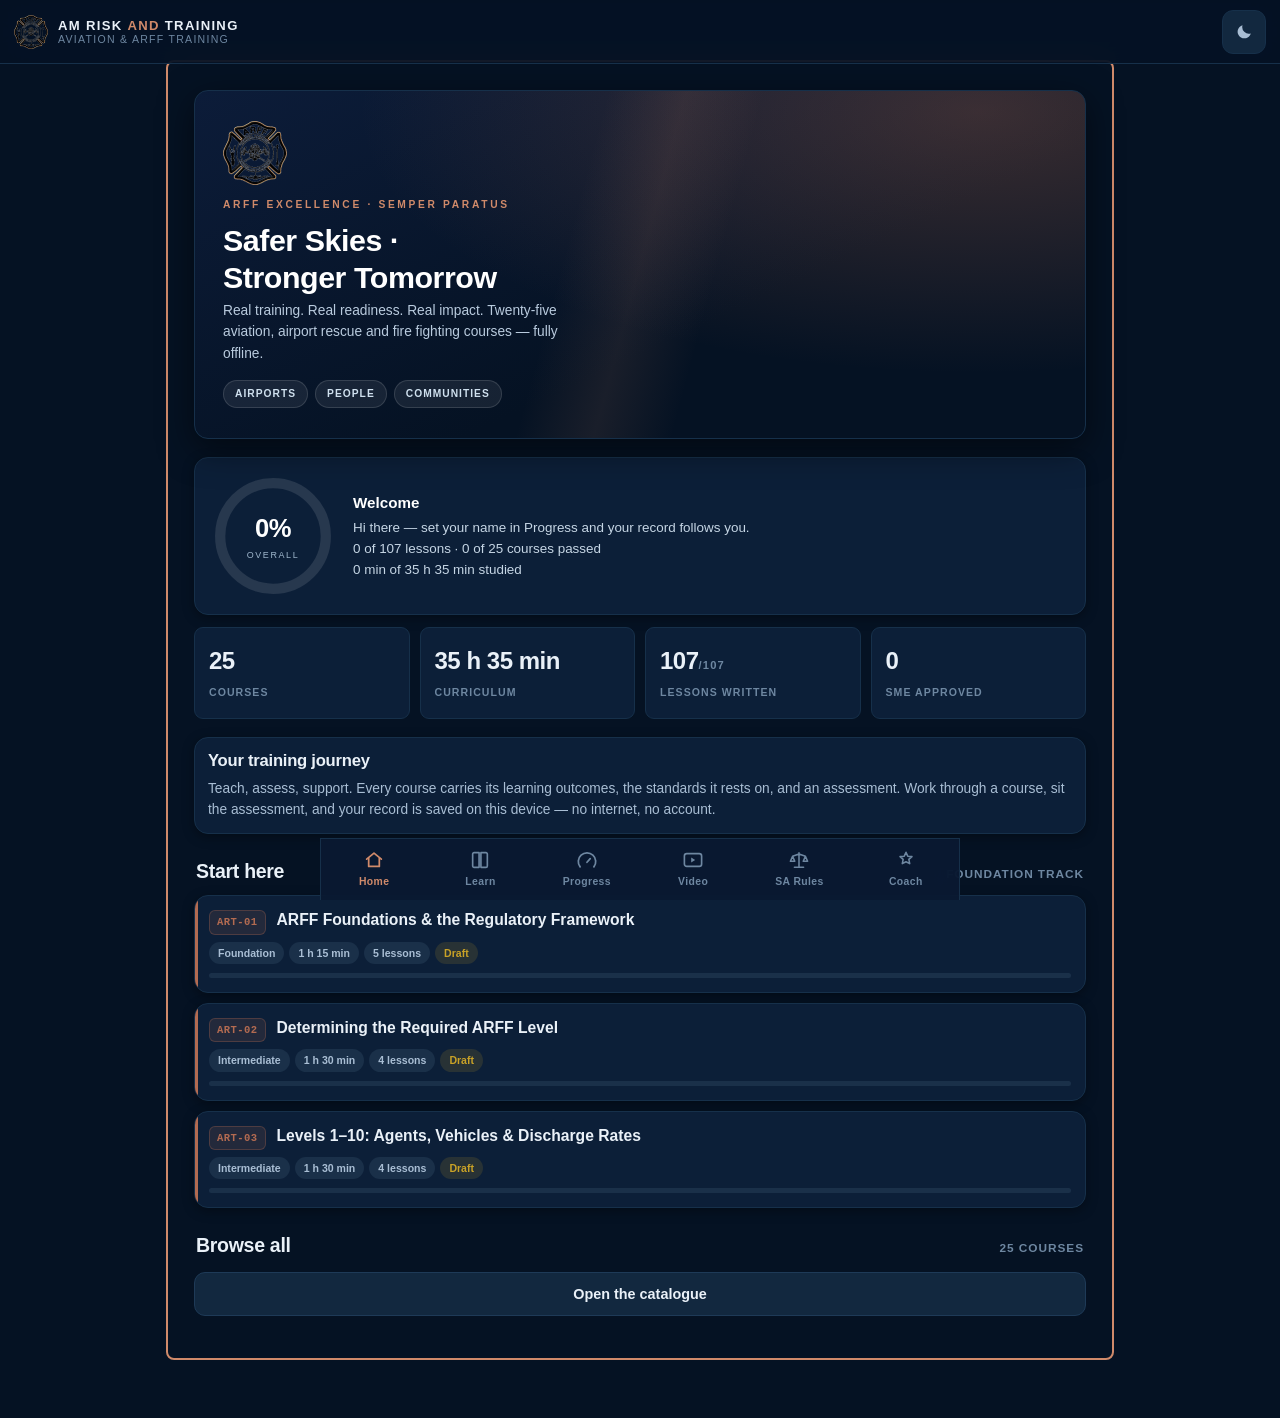
==== index.html @ c7a124bc "deploy Cache-buster bump: ?v=43, CACHE_VERSION v44." ====
<!DOCTYPE html>
<html lang="en" data-theme="night">
<head>
<meta charset="utf-8">
<meta name="viewport" content="width=device-width, initial-scale=1, viewport-fit=cover">
<title>AM RISK AND TRAINING — Aviation &amp; ARFF Training</title>
<meta name="description" content="Offline aviation, airport rescue and fire fighting training. 25 courses, fully offline.">
<meta name="theme-color" content="#051223">
<link rel="manifest" href="manifest.webmanifest">
<link rel="icon" href="assets/icon.svg" type="image/svg+xml">
<link rel="apple-touch-icon" href="assets/icon-180.png">
<link rel="stylesheet" href="css/app.css?v=43">
</head>
<body>

<!-- ── Offline / persistence banner ─────────────────────────────────── -->
<div id="banner" class="banner" hidden></div>

<!-- ── App bar ──────────────────────────────────────────────────────── -->
<header class="appbar">
  <button class="appbar__back" id="navBack" hidden aria-label="Go back">
    <svg viewBox="0 0 24 24" aria-hidden="true"><path d="M15 5l-7 7 7 7" fill="none" stroke="currentColor" stroke-width="2" stroke-linecap="round" stroke-linejoin="round"/></svg>
  </button>

  <div class="appbar__brand">
    <img src="assets/logo.png" alt="" class="appbar__logo" width="34" height="34">
    <div class="appbar__titles">
      <strong>AM RISK <span>AND</span> TRAINING</strong>
      <small id="appbarSub">Aviation &amp; ARFF Training</small>
    </div>
  </div>

  <button class="appbar__theme" id="themeToggle" aria-label="Switch day / night theme" title="Day / night">
    <svg viewBox="0 0 24 24" aria-hidden="true" class="i-moon"><path d="M20 14.5A8.5 8.5 0 0 1 9.5 4a8.5 8.5 0 1 0 10.5 10.5z" fill="currentColor"/></svg>
    <svg viewBox="0 0 24 24" aria-hidden="true" class="i-sun"><circle cx="12" cy="12" r="4.2" fill="currentColor"/><g stroke="currentColor" stroke-width="2" stroke-linecap="round"><path d="M12 2.5v2M12 19.5v2M2.5 12h2M19.5 12h2M5.2 5.2l1.4 1.4M17.4 17.4l1.4 1.4M18.8 5.2l-1.4 1.4M6.6 17.4l-1.4 1.4"/></g></svg>
  </button>
</header>

<!-- ── Main region: every view renders here ─────────────────────────── -->
<main id="view" class="view" tabindex="-1"></main>

<!-- ── Bottom tab bar ───────────────────────────────────────────────── -->
<nav class="tabbar" aria-label="Main">
  <button class="tab is-active" data-tab="home">
    <svg viewBox="0 0 24 24" aria-hidden="true"><path d="M4 11l8-6.5 8 6.5" fill="none" stroke="currentColor" stroke-width="1.9" stroke-linecap="round" stroke-linejoin="round"/><path d="M6.2 10.2V19h11.6v-8.8" fill="none" stroke="currentColor" stroke-width="1.9" stroke-linecap="round" stroke-linejoin="round"/></svg>
    <span>Home</span>
  </button>
  <button class="tab" data-tab="learn">
    <svg viewBox="0 0 24 24" aria-hidden="true"><path d="M4 5.5A1.5 1.5 0 0 1 5.5 4H11v16H5.5A1.5 1.5 0 0 1 4 18.5z" fill="none" stroke="currentColor" stroke-width="1.8" stroke-linejoin="round"/><path d="M20 5.5A1.5 1.5 0 0 0 18.5 4H13v16h5.5a1.5 1.5 0 0 0 1.5-1.5z" fill="none" stroke="currentColor" stroke-width="1.8" stroke-linejoin="round"/></svg>
    <span>Learn</span>
  </button>
  <button class="tab" data-tab="progress">
    <svg viewBox="0 0 24 24" aria-hidden="true"><path d="M4.5 19.5a9.5 9.5 0 1 1 15 0" fill="none" stroke="currentColor" stroke-width="1.9" stroke-linecap="round"/><path d="M12 14.5l3.5-4" fill="none" stroke="currentColor" stroke-width="1.9" stroke-linecap="round"/></svg>
    <span>Progress</span>
  </button>
  <button class="tab" data-tab="videos">
    <svg viewBox="0 0 24 24" aria-hidden="true"><rect x="2.6" y="5" width="18.8" height="14" rx="2.6" fill="none" stroke="currentColor" stroke-width="1.8"/><path d="M10 9.4v5.2l4.4-2.6z" fill="currentColor"/></svg>
    <span>Video</span>
  </button>
  <button class="tab" data-tab="standards">
    <svg viewBox="0 0 24 24" aria-hidden="true"><path d="M12 4v16M7 20h10M12 5.5 5 8m7-2.5L19 8M5 8 2.6 13.4h4.8L5 8Zm14 0-2.4 5.4h4.8L19 8Z" fill="none" stroke="currentColor" stroke-width="1.7" stroke-linecap="round" stroke-linejoin="round"/></svg>
    <span>SA Rules</span>
  </button>
  <button class="tab" data-tab="coach">
    <svg viewBox="0 0 24 24" aria-hidden="true"><path d="M12 3.5l1.9 4.3 4.6.5-3.4 3.1.95 4.6L12 13.9l-4.05 2.1.95-4.6L5.5 8.3l4.6-.5z" fill="none" stroke="currentColor" stroke-width="1.7" stroke-linejoin="round"/></svg>
    <span>Coach</span>
  </button>
</nav>

<!-- Classic scripts, loaded in dependency order and sharing one global scope.
     Deliberately NOT ES modules: modules are blocked by CORS over file://, and
     this platform must run from a bare double-click as well as from a server.
     The ?v=3 on each is the cache-buster — bump it (in all four tags and the
     stylesheet) whenever you ship changed assets, or returning learners keep
     running the old build. -->
<script src="js/curriculum.js?v=43"></script>
<script src="js/lessons.js?v=43"></script>
<script src="js/store.js?v=43"></script>
<script src="js/diagrams.js?v=43"></script>
<script src="js/photos.js?v=43"></script>
<script src="js/videos.js?v=43"></script>
<script src="js/standards.js?v=43"></script>
<script src="js/app.js?v=43"></script>
</body>
</html>
---- css/app.css ----
/* =========================================================================
   AM RISK AND TRAINING — Aviation & ARFF Training Platform
   DESIGN TOKENS + STYLES
   -------------------------------------------------------------------------
   The palette is taken from the AM RISK brand artwork. Re-brand by editing
   the :root block only — nothing below hard-codes a hex value.
   ========================================================================= */

:root {
  /* Brand core, sampled from the supplied artwork */
  --midnight:      #051223;
  --navy:          #0C1C39;
  --navy-lift:     #0C264E;
  --slate:         #243750;
  --slate-lift:    #383D52;
  --copper:        #B36B51;
  --copper-deep:   #835552;

  /* Gold variant — from the AM RISK light-background logo lock-up. Same
     warm-metal family as the copper, used where the mark reads gold. */
  --gold:          #B58554;
  --gold-lift:     #CC9B67;
  --gold-bright:   #E3B77E;
  --gold-deep:     #523925;

  /* Track accents. Derived from the brand, not added to it. */
  --tr-core:    #B36B51;
  --tr-equip:   #6E8CB0;
  --tr-ops:     #4E9C8F;
  --tr-emrg:    #C2603F;
  --tr-lead:    #8A7BB8;

  /* Semantic */
  --pass: #4E9C8F;
  --fail: #C2603F;
  --warn: #C9A227;

  --radius:    14px;
  --radius-sm: 9px;
  --tap:       44px;              /* minimum touch target */

  --font: "Inter", -apple-system, BlinkMacSystemFont, "Segoe UI", Roboto, sans-serif;
  --mono: ui-monospace, "SF Mono", Menlo, Consolas, monospace;

  --tabbar-h: 62px;
  --appbar-h: 58px;
}

/* ── Night theme (default) ───────────────────────────────────────────── */
html[data-theme="night"] {
  --bg:        var(--midnight);
  --bg-2:      #0A1A31;
  --surface:   #0C1F38;
  --surface-2: #12283F;
  --surface-3: #1A3049;
  --line:      #1E3A57;
  --line-soft: #16304A;

  --text:      #EAF1F8;
  --text-2:    #A9BED4;
  --text-3:    #6E87A1;

  --accent:    #D08A6A;            /* copper lifted for dark backgrounds */
  --accent-ink:#2A140B;

  --shadow: 0 10px 34px rgba(0,0,0,.5);
  --shadow-sm: 0 3px 12px rgba(0,0,0,.35);
  --glow: 0 0 0 1px rgba(208,138,106,.22), 0 8px 30px rgba(179,107,81,.14);
}

/* ── Day theme ───────────────────────────────────────────────────────── */
html[data-theme="day"] {
  --bg:        #F2F5F9;
  --bg-2:      #E8EEF4;
  --surface:   #FFFFFF;
  --surface-2: #F4F7FA;
  --surface-3: #E6EDF4;
  --line:      #CFDCE8;
  --line-soft: #E2EAF2;

  --text:      #0C1C39;
  --text-2:    #41546E;
  --text-3:    #6E8098;

  --accent:    #A65B3E;
  --accent-ink:#FFFFFF;

  --shadow: 0 8px 26px rgba(12,28,57,.10);
  --shadow-sm: 0 2px 8px rgba(12,28,57,.07);
  --glow: 0 0 0 1px rgba(166,91,62,.25), 0 8px 26px rgba(166,91,62,.10);
}

/* ── Reset ───────────────────────────────────────────────────────────── */
*, *::before, *::after { box-sizing: border-box; }

/* Hiding must beat component rules. Components below set display:grid/flex,
   which outranks the UA sheet's [hidden] { display:none }, so the back button
   and the quiz Next button stayed on screen while the markup said hidden.
   .hidden is the class form used by the quiz engine; both collapse to the
   same thing and both must be !important to win against .btn/.appbar__back. */
[hidden], .hidden { display: none !important; }

html { -webkit-text-size-adjust: 100%; }

body {
  margin: 0;
  background: var(--bg);
  color: var(--text);
  font-family: var(--font);
  font-size: 16px;
  line-height: 1.55;
  -webkit-font-smoothing: antialiased;
  padding-bottom: calc(var(--tabbar-h) + env(safe-area-inset-bottom));
  overflow-wrap: break-word;
}

h1, h2, h3, h4 { line-height: 1.22; margin: 0 0 .4em; letter-spacing: -.015em; }
h1 { font-size: 1.6rem; font-weight: 750; }
h2 { font-size: 1.22rem; font-weight: 700; }
h3 { font-size: 1.04rem; font-weight: 700; }
p  { margin: 0 0 .9em; }
ul, ol { margin: 0 0 1em; padding-left: 1.25em; }
li { margin: .3em 0; }
code { font-family: var(--mono); font-size: .9em; background: var(--surface-3); padding: .1em .38em; border-radius: 5px; }
blockquote {
  margin: 1.1em 0; padding: .85em 1.1em;
  border-left: 3px solid var(--accent);
  background: var(--surface-2);
  border-radius: 0 var(--radius-sm) var(--radius-sm) 0;
  color: var(--text-2);
}
blockquote p:last-child { margin: 0; }
/* A reading caution inside a lesson body. Distinguished from the SME action
   blockquote at the end of each lesson: this one flags a misread of the source
   and sits in the flow, whereas blockquote is reserved for the action list. */
p.caution {
  border-left: 3px solid var(--warn);
  background: color-mix(in srgb, var(--warn) 9%, transparent);
  padding: .7em .95em;
  border-radius: 0 var(--radius-sm) var(--radius-sm) 0;
  color: var(--text);
}
p.caution strong { color: var(--text); }

button { font: inherit; color: inherit; cursor: pointer; }
:focus-visible { outline: 2px solid var(--accent); outline-offset: 2px; border-radius: 4px; }

/* ── App bar ─────────────────────────────────────────────────────────── */
.appbar {
  position: sticky; top: 0; z-index: 40;
  display: flex; align-items: center; gap: 10px;
  height: calc(var(--appbar-h) + env(safe-area-inset-top));
  padding: env(safe-area-inset-top) 14px 0;
  background: color-mix(in srgb, var(--bg) 86%, transparent);
  backdrop-filter: saturate(160%) blur(14px);
  -webkit-backdrop-filter: saturate(160%) blur(14px);
  border-bottom: 1px solid var(--line-soft);
}
.appbar__brand { display: flex; align-items: center; gap: 10px; flex: 1; min-width: 0; }
.appbar__logo { flex: none; object-fit: contain; }
.appbar__titles { display: flex; flex-direction: column; min-width: 0; line-height: 1.15; }
.appbar__titles strong {
  font-size: .82rem; font-weight: 800; letter-spacing: .1em;
  white-space: nowrap; overflow: hidden; text-overflow: ellipsis;
}
.appbar__titles strong span { color: var(--accent); font-weight: 600; }
.appbar__titles small {
  font-size: .66rem; color: var(--text-3);
  letter-spacing: .12em; text-transform: uppercase;
  white-space: nowrap; overflow: hidden; text-overflow: ellipsis;
}
.appbar__back {
  flex: none; width: var(--tap); height: var(--tap); margin-left: -10px;
  display: grid; place-items: center;
  background: none; border: 0; color: var(--text-2); border-radius: 10px;
}
.appbar__back svg { width: 22px; height: 22px; }
.appbar__theme {
  flex: none; width: var(--tap); height: var(--tap);
  display: grid; place-items: center;
  background: var(--surface-2); border: 1px solid var(--line-soft);
  border-radius: 11px; color: var(--text-2);
}
.appbar__theme svg { width: 19px; height: 19px; grid-area: 1/1; }
html[data-theme="night"] .i-sun, html[data-theme="day"] .i-moon { display: none; }

/* ── Tab bar ─────────────────────────────────────────────────────────── */
.tabbar {
  position: fixed; left: 0; right: 0; bottom: 0; z-index: 50;
  display: grid; grid-template-columns: repeat(6, 1fr);
  height: calc(var(--tabbar-h) + env(safe-area-inset-bottom));
  padding-bottom: env(safe-area-inset-bottom);
  background: color-mix(in srgb, var(--bg-2) 92%, transparent);
  backdrop-filter: saturate(160%) blur(14px);
  -webkit-backdrop-filter: saturate(160%) blur(14px);
  border-top: 1px solid var(--line-soft);
}
.tab {
  display: flex; flex-direction: column; align-items: center; justify-content: center; gap: 3px;
  background: none; border: 0; color: var(--text-3);
  font-size: .65rem; font-weight: 600; letter-spacing: .04em;
  transition: color .16s;
}
.tab svg { width: 22px; height: 22px; }
.tab.is-active { color: var(--accent); }
.tab:active { opacity: .6; }

/* ── View container ──────────────────────────────────────────────────── */
.view {
  max-width: 940px; margin: 0 auto;
  padding: 18px 16px 28px;
  animation: viewIn .22s ease-out;
}
@keyframes viewIn { from { opacity: 0; transform: translateY(7px); } to { opacity: 1; transform: none; } }
@media (prefers-reduced-motion: reduce) {
  .view { animation: none; }
  * { transition: none !important; }
}

/* ── Banner ──────────────────────────────────────────────────────────── */
.banner {
  position: sticky; top: 0; z-index: 60;
  padding: 9px 16px; text-align: center;
  font-size: .8rem; font-weight: 600;
  background: var(--warn); color: #1A1206;
}

/* ── Hero ────────────────────────────────────────────────────────────── */
.hero {
  position: relative; overflow: hidden;
  border-radius: var(--radius);
  padding: 22px 20px;
  margin-bottom: 18px;
  background:
    radial-gradient(120% 130% at 88% 6%, rgba(179,107,81,.30) 0%, transparent 58%),
    linear-gradient(155deg, var(--navy) 0%, var(--midnight) 62%);
  border: 1px solid var(--line-soft);
  box-shadow: var(--shadow);
}
.hero::after {
  content: ""; position: absolute; inset: 0;
  background: linear-gradient(105deg, transparent 42%, rgba(208,138,106,.10) 50%, transparent 58%);
  pointer-events: none;
}
html[data-theme="day"] .hero { background: linear-gradient(155deg, var(--navy) 0%, var(--navy-lift) 100%); }
.hero__logo { display: block; width: 64px; height: 64px; object-fit: contain; margin-bottom: 12px; }
.hero__eyebrow {
  font-size: .64rem; letter-spacing: .26em; text-transform: uppercase;
  color: var(--accent); font-weight: 700; margin-bottom: 9px;
}
.hero__title { font-size: 1.5rem; font-weight: 800; margin: 0 0 4px; color: #fff; }
.hero__sub { color: #B9CBDE; font-size: .86rem; margin: 0 0 16px; max-width: 46ch; }
.hero__pillars { display: flex; flex-wrap: wrap; gap: 7px; }
.hero__pillar {
  font-size: .64rem; font-weight: 700; letter-spacing: .1em; text-transform: uppercase;
  padding: 5px 11px; border-radius: 999px;
  background: rgba(255,255,255,.07); border: 1px solid rgba(255,255,255,.13); color: #CFE0EE;
}

/* ── Progress ring ───────────────────────────────────────────────────── */
.ring { display: flex; align-items: center; gap: 18px; }
.ring__dial { position: relative; width: 108px; height: 108px; flex: none; }
.ring__dial svg { transform: rotate(-90deg); width: 100%; height: 100%; }
.ring__track { fill: none; stroke: rgba(255,255,255,.11); stroke-width: 9; }
.ring__bar   { fill: none; stroke: var(--accent); stroke-width: 9; stroke-linecap: round; transition: stroke-dashoffset .6s cubic-bezier(.4,0,.2,1); }
.ring__pct {
  position: absolute; inset: 0; display: grid; place-content: center; text-align: center;
  color: #fff;
}
.ring__pct b { font-size: 1.6rem; font-weight: 800; letter-spacing: -.02em; display: block; }
.ring__pct small { font-size: .56rem; letter-spacing: .18em; text-transform: uppercase; color: #9FB6CC; }
.ring__meta { color: #C6D6E5; font-size: .84rem; }
.ring__meta strong { display: block; color: #fff; font-size: .95rem; margin-bottom: 3px; }

/* ── Cards ───────────────────────────────────────────────────────────── */
.card {
  background: var(--surface); border: 1px solid var(--line-soft);
  border-radius: var(--radius); padding: 16px;
  margin-bottom: 12px; box-shadow: var(--shadow-sm);
}
.card--tight { padding: 13px; }

.section-title {
  display: flex; align-items: baseline; justify-content: space-between; gap: 12px;
  margin: 26px 2px 11px;
}
.section-title h2 { margin: 0; }
.section-title small { color: var(--text-3); font-size: .74rem; letter-spacing: .08em; text-transform: uppercase; font-weight: 600; }

/* ── Course list ─────────────────────────────────────────────────────── */
.course {
  display: block; width: 100%; text-align: left;
  background: var(--surface); border: 1px solid var(--line-soft);
  border-radius: var(--radius); padding: 14px;
  margin-bottom: 10px; box-shadow: var(--shadow-sm);
  position: relative; overflow: hidden;
  transition: transform .12s, border-color .12s;
}
.course::before {
  content: ""; position: absolute; left: 0; top: 0; bottom: 0; width: 3px;
  background: var(--track, var(--accent));
}
.course:active { transform: scale(.988); }
.course__top { display: flex; align-items: flex-start; gap: 11px; margin-bottom: 7px; }
.course__code {
  flex: none; font-family: var(--mono); font-size: .66rem; font-weight: 700;
  color: var(--track, var(--accent));
  background: color-mix(in srgb, var(--track, var(--accent)) 14%, transparent);
  border: 1px solid color-mix(in srgb, var(--track, var(--accent)) 30%, transparent);
  padding: 3px 7px; border-radius: 6px; letter-spacing: .04em;
}
.course__name { flex: 1; font-size: .98rem; font-weight: 700; line-height: 1.3; }
.course__meta { display: flex; flex-wrap: wrap; gap: 5px; margin-bottom: 9px; }
.pill {
  font-size: .66rem; font-weight: 600; color: var(--text-2);
  background: var(--surface-3); border-radius: 999px; padding: 3px 9px;
}
.pill--draft { color: var(--warn); background: color-mix(in srgb, var(--warn) 15%, transparent); }
.pill--pass { color: var(--pass); background: color-mix(in srgb, var(--pass) 16%, transparent); }

/* ── Meter ───────────────────────────────────────────────────────────── */
.meter { height: 5px; background: var(--surface-3); border-radius: 999px; overflow: hidden; }
.meter__fill { height: 100%; background: var(--track, var(--accent)); border-radius: 999px; transition: width .5s cubic-bezier(.4,0,.2,1); }
.meter--pass .meter__fill { background: var(--pass); }

/* ── Buttons ─────────────────────────────────────────────────────────── */
.btn {
  display: inline-flex; align-items: center; justify-content: center; gap: 8px;
  min-height: var(--tap); padding: 0 20px;
  border-radius: 11px; border: 1px solid var(--line);
  background: var(--surface-2); color: var(--text);
  font-size: .9rem; font-weight: 650;
  transition: transform .1s, filter .14s;
}
.btn:active { transform: scale(.975); }
.btn--primary {
  background: var(--accent); color: var(--accent-ink); border-color: transparent;
  box-shadow: var(--glow);
}
.btn--ghost { background: none; }
.btn--danger { color: var(--fail); border-color: color-mix(in srgb, var(--fail) 40%, transparent); }
.btn--block { display: flex; width: 100%; }
.btn:disabled { opacity: .45; cursor: not-allowed; }
.btn-row { display: flex; gap: 10px; flex-wrap: wrap; margin-top: 14px; }
.btn-row .btn { flex: 1; min-width: 140px; }

/* ── Track headers ───────────────────────────────────────────────────── */
.track { margin-bottom: 26px; }
.track__head { display: flex; gap: 11px; align-items: center; margin: 0 2px 11px; }
.track__dot { width: 9px; height: 9px; border-radius: 50%; background: var(--track); flex: none; box-shadow: 0 0 0 4px color-mix(in srgb, var(--track) 18%, transparent); }
.track__head h2 { margin: 0; font-size: 1.05rem; }
.track__blurb { color: var(--text-3); font-size: .78rem; margin: 2px 0 0; }

/* ── Filters ─────────────────────────────────────────────────────────── */
.filters { display: flex; gap: 7px; overflow-x: auto; padding: 4px 2px 10px; scrollbar-width: none; }
.filters::-webkit-scrollbar { display: none; }
.chip {
  flex: none; min-height: 36px; padding: 0 14px;
  border-radius: 999px; border: 1px solid var(--line);
  background: var(--surface); color: var(--text-2);
  font-size: .78rem; font-weight: 600;
}
.chip.is-on { background: var(--accent); color: var(--accent-ink); border-color: transparent; }

.search {
  width: 100%; min-height: var(--tap);
  padding: 0 15px; margin-bottom: 12px;
  background: var(--surface); color: var(--text);
  border: 1px solid var(--line); border-radius: 11px;
  font-size: .9rem;
}
.search::placeholder { color: var(--text-3); }

/* ── Lesson view ─────────────────────────────────────────────────────── */
.lesson__meta {
  display: flex; flex-wrap: wrap; gap: 6px; margin-bottom: 16px;
}
.prose { color: var(--text); }
.prose h3 { margin-top: 1.5em; color: var(--text); }
.prose > :first-child { margin-top: 0; }

/* Worked calculations. A formula is the one thing in a lesson that a learner
   may need to copy down, so it is set in mono and given its own panel rather
   than left as running text. */
.prose .formula {
  font-family: var(--mono);
  font-size: 1.02em;
  color: var(--text);
  text-align: center;
  padding: 14px 12px;
  margin: 1.1em 0;
  border-radius: var(--radius-sm);
  background: var(--surface-2);
  border: 1px solid var(--line-soft);
  overflow-x: auto;
}
.prose .calc {
  width: 100%;
  border-collapse: collapse;
  margin: 1.2em 0;
  font-size: .88rem;
  font-variant-numeric: tabular-nums;
}
.prose .calc th,
.prose .calc td {
  padding: 9px 10px;
  text-align: left;
  border-bottom: 1px solid var(--line-soft);
  vertical-align: top;
}
.prose .calc th {
  font-size: .72rem;
  text-transform: uppercase;
  letter-spacing: .07em;
  color: var(--text-3);
  font-weight: 600;
}
.prose .calc td:first-child { white-space: nowrap; color: var(--text); }
.prose .calc td:nth-child(2) { color: var(--text-2); font-family: var(--mono); font-size: .95em; }
.prose .calc td:last-child { white-space: nowrap; color: var(--text-3); font-size: .8em; }
.prose .calc tr:last-child td { border-bottom: none; }
.prose .calc tr:last-child td:nth-child(3) { color: var(--gold); }
/* Narrow screens: drop the clause column rather than let the table scroll. */
@media (max-width: 560px) {
  .prose .calc th:last-child,
  .prose .calc td:last-child { display: none; }
  .prose .calc { font-size: .82rem; }
  .prose .calc th, .prose .calc td { padding: 7px 6px; }
}

/* Draft banner — the safety-critical state, styled to be unmissable */
.draft {
  display: flex; gap: 11px; align-items: flex-start;
  padding: 13px 15px; margin-bottom: 18px;
  border-radius: var(--radius-sm);
  background: color-mix(in srgb, var(--warn) 13%, var(--surface));
  border: 1px solid color-mix(in srgb, var(--warn) 45%, transparent);
}
.draft__icon { flex: none; width: 19px; height: 19px; color: var(--warn); margin-top: 1px; }
.draft strong { display: block; font-size: .82rem; color: var(--warn); margin-bottom: 2px; }
.draft p { margin: 0; font-size: .8rem; color: var(--text-2); }

/* ── Module list ─────────────────────────────────────────────────────── */
.module {
  display: flex; align-items: center; gap: 12px; width: 100%; text-align: left;
  background: var(--surface); border: 1px solid var(--line-soft);
  border-radius: var(--radius-sm); padding: 13px;
  margin-bottom: 8px;
}
.module__num {
  flex: none; width: 27px; height: 27px; border-radius: 50%;
  display: grid; place-items: center;
  background: var(--surface-3); color: var(--text-3);
  font-size: .76rem; font-weight: 700;
}
.module.is-done .module__num { background: var(--pass); color: #fff; }
.module__body { flex: 1; min-width: 0; }
.module__title { font-size: .9rem; font-weight: 600; }
.module__sub { font-size: .74rem; color: var(--text-3); }
.module__go { flex: none; color: var(--text-3); font-size: 1.1rem; }

/* ── Standards / refs ────────────────────────────────────────────────── */
.refs { margin: 0; padding: 0; list-style: none; }
.refs li {
  position: relative; padding-left: 17px; margin: .42em 0;
  font-size: .82rem; color: var(--text-2);
}
.refs li::before {
  content: ""; position: absolute; left: 3px; top: .58em;
  width: 5px; height: 5px; border-radius: 50%; background: var(--accent);
}

/* ── Outcomes ────────────────────────────────────────────────────────── */
.outcomes { list-style: none; padding: 0; margin: 0; }
.outcomes li {
  position: relative; padding-left: 25px; margin: .55em 0;
  font-size: .89rem; color: var(--text-2);
}
.outcomes li::before {
  content: ""; position: absolute; left: 4px; top: .5em;
  width: 7px; height: 11px;
  border-right: 2px solid var(--accent); border-bottom: 2px solid var(--accent);
  transform: rotate(40deg);
}

/* ── Quiz ────────────────────────────────────────────────────────────── */
.quiz__q { font-size: 1.02rem; font-weight: 650; margin-bottom: 16px; }
.opt {
  display: flex; gap: 12px; align-items: flex-start; width: 100%; text-align: left;
  background: var(--surface); border: 1.5px solid var(--line-soft);
  border-radius: var(--radius-sm); padding: 13px;
  margin-bottom: 9px; font-size: .89rem;
  transition: border-color .14s, background .14s;
}
.opt__key {
  flex: none; width: 24px; height: 24px; border-radius: 6px;
  display: grid; place-items: center;
  background: var(--surface-3); color: var(--text-2);
  font-size: .74rem; font-weight: 700;
}
.opt.is-right { border-color: var(--pass); background: color-mix(in srgb, var(--pass) 12%, var(--surface)); }
.opt.is-right .opt__key { background: var(--pass); color: #fff; }
.opt.is-wrong { border-color: var(--fail); background: color-mix(in srgb, var(--fail) 12%, var(--surface)); }
.opt.is-wrong .opt__key { background: var(--fail); color: #fff; }
.opt:disabled { cursor: default; }

.why {
  margin-top: 12px; padding: 13px 15px;
  border-radius: var(--radius-sm); font-size: .86rem;
  background: var(--surface-2); border-left: 3px solid var(--accent); color: var(--text-2);
}
.why strong { color: var(--text); }

.score {
  text-align: center; padding: 26px 18px;
  border-radius: var(--radius); background: var(--surface); border: 1px solid var(--line-soft);
}
.score__big { font-size: 2.9rem; font-weight: 800; letter-spacing: -.03em; line-height: 1; }
.score__big.is-pass { color: var(--pass); }
.score__big.is-fail { color: var(--fail); }
.score__label { font-size: .72rem; letter-spacing: .18em; text-transform: uppercase; color: var(--text-3); margin-top: 8px; font-weight: 600; }

/* ── Progress view ───────────────────────────────────────────────────── */
.stat-grid { display: grid; grid-template-columns: repeat(auto-fit, minmax(128px, 1fr)); gap: 10px; margin-bottom: 18px; }
.stat {
  background: var(--surface); border: 1px solid var(--line-soft);
  border-radius: var(--radius-sm); padding: 14px;
}
.stat b { display: block; font-size: 1.5rem; font-weight: 800; letter-spacing: -.02em; }
.stat small { font-size: .66rem; letter-spacing: .1em; text-transform: uppercase; color: var(--text-3); font-weight: 600; }

.bar-row { display: flex; align-items: center; gap: 11px; margin-bottom: 9px; font-size: .84rem; }
.bar-row__label { flex: 1; min-width: 0; white-space: nowrap; overflow: hidden; text-overflow: ellipsis; color: var(--text-2); }
.bar-row__meter { width: 110px; flex: none; }
.bar-row__val { width: 34px; text-align: right; flex: none; font-size: .8rem; font-weight: 650; color: var(--text-3); font-variant-numeric: tabular-nums; }

/* ── Coach view ──────────────────────────────────────────────────────── */
.coach {
  padding: 20px; border-radius: var(--radius);
  background:
    radial-gradient(110% 120% at 85% 5%, rgba(179,107,81,.16) 0%, transparent 60%),
    var(--surface);
  border: 1px solid var(--line-soft);
}
.coach__q { margin-bottom: 16px; }
.coach__input {
  width: 100%; min-height: 92px; resize: vertical;
  padding: 13px; margin-bottom: 10px;
  background: var(--surface-2); color: var(--text);
  border: 1px solid var(--line); border-radius: var(--radius-sm);
  font: inherit; font-size: .9rem;
}
.coach__suggest { display: flex; flex-wrap: wrap; gap: 7px; margin-bottom: 14px; }
.coach__answer { font-size: .9rem; }
.coach__answer h3 { margin-top: 1.3em; }
.coach__answer ul { padding-left: 1.15em; }
.coach__disclaimer {
  margin-top: 18px; padding: 12px 14px;
  border-radius: var(--radius-sm); font-size: .78rem;
  background: color-mix(in srgb, var(--warn) 11%, var(--surface));
  border: 1px solid color-mix(in srgb, var(--warn) 38%, transparent);
  color: var(--text-2);
}

/* ── Empty state ─────────────────────────────────────────────────────── */
.empty { text-align: center; padding: 44px 20px; color: var(--text-3); }
.empty svg { width: 40px; height: 40px; opacity: .4; margin-bottom: 12px; }

/* ── Course detail hero ──────────────────────────────────────────────── */
.detail__code {
  display: inline-block; font-family: var(--mono); font-size: .68rem; font-weight: 700;
  color: var(--track, var(--accent)); margin-bottom: 8px; letter-spacing: .06em;
}
.detail__summary { color: var(--text-2); font-size: .94rem; }

/* ==========================================================================
   DIAGRAMS
   Diagrams restyle themselves from the theme tokens rather than hard-coding
   colours, so one set of SVG source works in day and night mode. Classes are
   used instead of inline fill/stroke attributes precisely so CSS can win.
   ========================================================================== */
.diagram {
  margin: 22px 0; padding: 14px 12px 10px;
  background: var(--surface-2); border: 1px solid var(--line-soft);
  border-radius: 14px;
}
.diagram svg { display: block; width: 100%; height: auto; }
.diagram figcaption {
  margin-top: 11px; padding-top: 10px; border-top: 1px solid var(--line-soft);
  font-size: .78rem; line-height: 1.5; color: var(--text-2);
}
.diagram figcaption b { color: var(--text); }
.diagram--missing, .video--missing {
  padding: 13px 15px; font-size: .82rem; color: var(--gold-bright);
  background: var(--surface-2); border: 1px dashed var(--gold); border-radius: 12px;
}
.diagram--missing code, .video--missing code { font-family: var(--mono); font-size: .95em; }

/* ==========================================================================
   PHOTOS
   Structurally identical to .diagram so a photograph and a drawing sit
   identically in the flow of a lesson and the reader cannot tell from the
   frame which one they are looking at.
   ========================================================================== */
.fig--photo {
  margin: 22px 0; padding: 8px;
  background: var(--surface-2); border: 1px solid var(--line-soft);
  border-radius: 14px;
}
.fig--photo img {
  display: block; width: 100%; height: auto;
  border-radius: 8px;
  /* Photographs are colour evidence. Never let a theme filter lie about the
     colour of a fire, an aircraft marking or an agent. */
  filter: none;
  background: var(--surface-3);
}
.fig--photo figcaption {
  margin-top: 10px; padding: 10px 4px 2px;
  border-top: 1px solid var(--line-soft);
  font-size: .78rem; line-height: 1.5; color: var(--text-2);
}
.fig--photo figcaption b { color: var(--text); }
/* Credit line sits under the caption in a smaller, quieter face. Required for
   anything the operator did not photograph themselves. */
.fig__credit {
  margin: 6px 4px 2px; font-size: .7rem; color: var(--text-3);
  font-family: var(--mono); letter-spacing: .01em;
}
/* An unregistered key renders a visible note during authoring. It must never
   reach a learner as a broken image, and it must never be mistaken for
   content — hence the dashed gold frame used for missing diagrams. */
.fig--missing {
  margin: 22px 0; padding: 13px 15px;
  background: var(--surface-2); border: 1px dashed var(--gold);
  border-radius: 12px; color: var(--gold-bright); font-size: .82rem;
}
.fig__missing strong { display: block; color: var(--gold-lift); margin-bottom: 4px; }
.fig__missing span { color: var(--text-2); line-height: 1.5; }
.fig--missing code { font-family: var(--mono); font-size: .95em; }

/* Structural strokes and fills */
.dg-s   { stroke: var(--line); fill: none; }
.dg-tyre   { fill: var(--slate-lift); stroke: var(--line); stroke-width: 1.6; }
.dg-solid  { fill: var(--text-2); stroke: none; }
.dg-wheel  { fill: var(--midnight); stroke: var(--line); stroke-width: 1.4; }
.dg-brake  { fill: var(--copper); stroke: var(--copper-deep); stroke-width: 1.6; }
.dg-panel { fill: var(--surface); stroke: none; }
.dg-chip   { fill: var(--slate); stroke: none; }
/* Triage priority tags. Doc 9137 Part 7 §9.3.2 fixes these colours and the
   §9.5.1 care sub-areas use the same three, so they are tokens rather than
   inline fills and re-theme with everything else. */
.dg-tag-red    { fill: var(--fail); fill-opacity: .18; stroke: var(--fail); stroke-opacity: .6; stroke-width: 1.4; }
.dg-tag-yellow { fill: var(--warn); fill-opacity: .18; stroke: var(--warn); stroke-opacity: .6; stroke-width: 1.4; }
.dg-tag-green  { fill: var(--pass); fill-opacity: .18; stroke: var(--pass); stroke-opacity: .6; stroke-width: 1.4; }
.dg-cell   { fill: var(--slate); stroke: var(--line-soft); stroke-width: 1; }

/* Text */
.dg-t {
  font-family: var(--font); font-size: 13px; font-weight: 600;
  fill: var(--text); dominant-baseline: middle;
}
.dg-t--title { font-size: 16px; font-weight: 700; fill: var(--text); }
.dg-t--head  { font-size: 13.5px; font-weight: 700; fill: var(--text); letter-spacing: .02em; }
.dg-t--chip  { font-size: 11px; font-weight: 700; fill: var(--text); letter-spacing: .04em; }
.dg-t--dim   { font-size: 11.5px; font-weight: 600; fill: var(--text-3); }
.dg-t--mono  { font-family: var(--mono); font-size: 12px; fill: var(--text); }
.dg-t--accent{ fill: var(--gold-lift); }
.dg-t--good  { fill: var(--pass); }
.dg-t--bad   { fill: var(--fail); }
.dg-t--danger{ fill: var(--fail); font-weight: 700; }
.dg-t--warn  { fill: var(--gold-bright); font-weight: 600; }
.dg-t--ink   { fill: var(--midnight); font-size: 10px; font-weight: 700; }

/* Lines, arrows, arcs */
.dg-dim      { stroke: var(--text-3); fill: none; stroke-linecap: round; }
.dg-dimline  { stroke: var(--text-3); stroke-width: 1.4; stroke-dasharray: 3 3; }
.dg-axis     { stroke: var(--text-3); stroke-dasharray: 5 4; fill: none; }
.dg-accent   { stroke: var(--gold-lift); fill: none; stroke-linecap: round; }
.dg-good     { stroke: var(--pass); fill: none; stroke-linecap: round; }
.dg-bad      { stroke: var(--fail); fill: none; stroke-linecap: round; }
.dg-arc      { stroke: var(--gold-lift); stroke-width: 1.8; fill: none; }
.dg-arc--danger { stroke: var(--fail); }
.dg-head     { fill: currentColor; stroke: none; }
.dg-good + .dg-head, .dg-bad + .dg-head, .dg-accent + .dg-head, .dg-dim + .dg-head { fill: currentColor; }

/* Hazard and data regions */
.dg-hazard  { fill: var(--fail); fill-opacity: .13; stroke: var(--fail); stroke-opacity: .34; stroke-width: 1.2; }
.dg-keepout { fill: var(--fail); fill-opacity: .1; stroke: var(--fail); stroke-opacity: .4; stroke-width: 1.4; stroke-dasharray: 6 4; }
.dg-fog     { fill: var(--gold-lift); fill-opacity: .2; stroke: none; }
.dg-fogline { stroke: var(--gold-lift); stroke-opacity: .75; fill: none; stroke-linecap: round; }
.dg-flame   { fill: var(--gold-bright); stroke: var(--gold-deep); stroke-width: 1.2; }
.dg-theory  { fill: var(--gold-lift); fill-opacity: .09; stroke: var(--gold-lift); stroke-opacity: .5; stroke-width: 1.6; stroke-dasharray: 8 5; }
.dg-practical { fill: var(--gold-lift); fill-opacity: .16; stroke: none; }
.dg-cold    { fill: #7FB3D5; fill-opacity: .45; stroke: none; }
.dg-cool    { fill: none; stroke: var(--pass); stroke-width: 2.4; }
.dg-burst   { fill: var(--fail); stroke: none; }
.dg-ground  { fill: var(--slate); fill-opacity: .5; stroke: none; }
.dg-vehicle { fill: var(--copper); stroke: var(--copper-deep); stroke-width: 1.8; }
.dg-turret  { fill: var(--gold-lift); fill-opacity: .14; stroke: var(--gold-lift); stroke-opacity: .45; stroke-width: 1.2; }

/* Panel edges pick up the severity of what the panel is about */
.dg-panel__edge { fill: none; stroke-width: 1.6; }
.dg-panel__edge--accent { stroke: var(--gold-lift); stroke-opacity: .5; }
.dg-panel__edge--ok     { stroke: var(--pass); stroke-opacity: .55; }
.dg-panel__edge--danger { stroke: var(--fail); stroke-opacity: .6; }
.dg-panel__edge--warn   { stroke: var(--gold-bright); stroke-opacity: .55; }
.dg-panel--warn { fill: var(--gold-bright); fill-opacity: .07; }

/* ==========================================================================
   VIDEO
   ========================================================================== */
.videos { display: grid; gap: 12px; }
.video {
  margin: 0; background: var(--surface-2); border: 1px solid var(--line-soft);
  border-radius: 14px; overflow: hidden;
}
.prose .video { margin: 22px 0; }
.video video { display: block; width: 100%; background: #000; }
.video__facade {
  display: flex; align-items: center; gap: 13px; width: 100%; padding: 14px;
  background: none; border: 0; text-align: left; cursor: pointer;
}
.video__facade:hover .video__glyph { background: var(--gold-lift); transform: scale(1.06); }
.video__facade:focus-visible { outline: 2px solid var(--gold-lift); outline-offset: -3px; }
.video__glyph {
  flex: none; width: 46px; height: 46px; display: grid; place-items: center;
  background: var(--slate); border-radius: 50%; color: var(--text);
  transition: background .16s ease, transform .16s ease;
}
.video__glyph svg { width: 21px; height: 21px; margin-left: 2px; }
.video__meta { flex: 1; min-width: 0; }
.video__meta b { display: block; font-size: .89rem; font-weight: 600; color: var(--text); }
.video__meta small { display: block; font-size: .73rem; color: var(--text-3); margin-top: 2px; }
.video__tag {
  flex: none; font-size: .64rem; font-weight: 700; letter-spacing: .05em;
  text-transform: uppercase; color: var(--gold-lift);
  border: 1px solid var(--gold); border-radius: 20px; padding: 4px 9px;
}
.video__tag--local { color: var(--pass); border-color: var(--pass); }
.video__frame { position: relative; aspect-ratio: 16 / 9; background: #000; }
.video__frame iframe { position: absolute; inset: 0; width: 100%; height: 100%; border: 0; }
.video figcaption {
  padding: 10px 14px; font-size: .75rem; line-height: 1.5;
  color: var(--text-3); border-top: 1px solid var(--line-soft);
}
.video figcaption a { color: var(--gold-lift); font-weight: 600; }
.video__credit { color: var(--text-3); }
.video__caution {
  display: block; margin-top: 5px; color: var(--gold-bright);
  font-size: .72rem; line-height: 1.45;
}
.video__offline {
  margin: 0; padding: 16px 15px; font-size: .82rem; line-height: 1.55;
  color: var(--gold-bright);
  background: color-mix(in srgb, var(--gold-bright) 10%, transparent);
}
.videos__note {
  margin: 12px 0 0; font-size: .78rem; line-height: 1.55; color: var(--text-3);
}

/* ── Responsive ──────────────────────────────────────────────────────── */
@media (min-width: 720px) {
  :root { --appbar-h: 64px; }
  .view { padding: 26px 24px 40px; }
  .hero { padding: 30px 28px; }
  .hero__title { font-size: 1.9rem; }
  .ring__dial { width: 124px; height: 124px; }
  .tabbar { max-width: 940px; left: 50%; transform: translateX(-50%); border-left: 1px solid var(--line-soft); border-right: 1px solid var(--line-soft); }
}

/* ==========================================================================
   VIDEO LIBRARY
   A plain list of every verified source with its direct link. Deliberately
   not a grid of thumbnails: this is a reference list a learner uses on a
   laptop over a connection, and the thumbnail images are remote anyway.
   ========================================================================== */
.vidlib__series {
  font-size: .82rem; font-weight: 700; letter-spacing: .04em;
  text-transform: uppercase; color: var(--gold-lift);
  margin: 22px 0 8px; display: flex; align-items: baseline; gap: 8px;
}
.vidlib__series small {
  font: 600 .7rem/1 var(--font); letter-spacing: .02em;
  text-transform: none; color: var(--text-3);
}
.vidlib { list-style: none; margin: 0 0 4px; padding: 0; }
.vidlib li {
  display: flex; align-items: center; flex-wrap: wrap; gap: 8px;
  padding: 9px 11px; margin: 0 0 5px;
  background: var(--surface-2); border: 1px solid var(--line-soft);
  border-radius: var(--radius-sm);
}
.vidlib__link {
  display: flex; align-items: center; gap: 9px;
  flex: 1; min-width: 220px;
  color: var(--text); text-decoration: none;
}
.vidlib__link:hover .vidlib__title { color: var(--gold-lift); }
.vidlib__glyph {
  display: grid; place-items: center;
  width: 30px; height: 30px; flex: none;
  border-radius: 7px; background: var(--slate); color: var(--text-2);
}
.vidlib__link:hover .vidlib__glyph { background: var(--copper); color: #fff; }
.vidlib__glyph svg { width: 15px; height: 15px; }
.vidlib__title { font-size: .86rem; font-weight: 600; }
.vidlib__link code { font-family: var(--mono); font-size: .68rem; color: var(--text-3); }
.vidlib__uses {
  font-family: var(--mono); font-size: .66rem; color: var(--text-3);
  letter-spacing: .02em; white-space: nowrap;
}
.vidlib__uses--none { color: var(--warn); }

/* The gap notice. Stated as content, not as an apology — a learner should be
   able to see that this subject has no verified source and therefore has to
   come from their own service or their own instructor. */
.vidlib__gap {
  margin-top: 26px; padding: 14px 16px;
  background: color-mix(in srgb, var(--warn) 7%, transparent);
  border: 1px solid color-mix(in srgb, var(--warn) 32%, transparent);
  border-radius: 12px;
}
.vidlib__gap p { font-size: .82rem; color: var(--text-2); margin: 0 0 8px; }
.vidlib__gaplist { list-style: none; margin: 0; padding: 0; }
.vidlib__gaplist li {
  font-family: var(--mono); font-size: .74rem; color: var(--text-2);
  padding: 4px 0 4px 14px; position: relative;
}
.vidlib__gaplist li::before {
  content: ''; position: absolute; left: 0; top: 11px;
  width: 5px; height: 5px; border-radius: 50%; background: var(--warn);
}

/* ==========================================================================
   IN-LESSON VIDEO SOURCE NOTE
   Sits immediately above a video card placed inside a lesson body. States
   what the footage is and what it is not, because an FAA training video
   embedded in a South African course without that caveat is a compliance
   risk, not a teaching aid.
   ========================================================================== */
p.vidsrc {
  margin: 22px 0 -6px;
  padding: 9px 12px;
  font-size: .76rem; line-height: 1.5;
  color: var(--text-2);
  background: color-mix(in srgb, var(--gold) 8%, transparent);
  border-left: 3px solid var(--gold-lift);
  border-radius: 0 var(--radius-sm) var(--radius-sm) 0;
}
p.vidsrc b { color: var(--gold-lift); }


/* ===========================================================================
   SOUTH AFRICAN REGULATORY BASIS
   The local instrument reads differently from a lesson. It is quoted law, so it
   gets a quote block, a reference chip, and source provenance on the face of
   the page rather than in a footnote the learner has to go looking for.
   ========================================================================= */
.view-head { margin: 0 0 4px; }
.view-head h2 { margin: 0 0 4px; }
.view-sub { color: var(--text-3); margin: 0 0 18px; font-size: .95rem; }

.std-callout {
  border: 1px solid var(--gold-deep); background: rgba(179,133,84,.10);
  border-left: 3px solid var(--gold); border-radius: var(--radius-sm, 6px);
  padding: 14px 16px; margin: 0 0 26px; font-size: .94rem; line-height: 1.6;
}
.std-callout b { color: var(--gold-lift); }

.std-h3 {
  font-size: 1.05rem; color: var(--gold-lift); letter-spacing: .01em;
  margin: 34px 0 10px; padding-bottom: 8px; border-bottom: 1px solid var(--line);
}
.std-lede { color: var(--text-3); margin: 0 0 16px; font-size: .93rem; max-width: 74ch; }

.std-srclist { list-style: none; padding: 0; margin: 0 0 8px; }
.std-srclist li {
  border: 1px solid var(--line-soft); border-radius: var(--radius-sm, 6px);
  padding: 12px 14px; margin-bottom: 10px; background: var(--surface);
}
.std-srclist b { color: var(--text); }
.std-srclist li::before {
  content: 'source'; float: right; font: 600 10px/1.6 var(--mono);
  letter-spacing: .08em; text-transform: uppercase; color: var(--text-3);
}
.std-path, .std-full { display: block; }
.std-path {
  font: 12px/1.5 var(--mono); color: var(--text-3); margin-top: 5px;
  word-break: break-all;
}
.std-full { font-size: .88rem; color: var(--text-3); margin-top: 4px; max-width: 78ch; }

.std-reg {
  border: 1px solid var(--line-soft); border-left: 3px solid var(--copper);
  border-radius: var(--radius-sm, 6px); padding: 14px 16px; margin: 0 0 12px;
  background: var(--surface);
}
.std-reg h4 { margin: 0 0 8px; font-size: 1rem; display: flex; gap: 10px; align-items: baseline; flex-wrap: wrap; }
.std-ref {
  font: 600 12px/1.5 var(--mono); color: var(--gold-lift);
  border: 1px solid var(--gold-deep); border-radius: 4px; padding: 1px 7px;
  white-space: nowrap;
}
.std-quote {
  margin: 0; font-size: .95rem; line-height: 1.62; color: var(--text);
  border-left: 2px solid var(--line); padding-left: 12px;
}
.std-note {
  margin: 10px 0 0; font-size: .88rem; color: var(--text-3);
  border-left: 2px solid var(--gold-deep); padding-left: 12px; max-width: 80ch;
}

.std-subs { margin: 10px 0 0; padding-left: 0; list-style: none; }
.std-subs li {
  font-size: .9rem; line-height: 1.58; color: var(--text-2);
  padding: 6px 0 6px 0; border-top: 1px solid var(--line-soft);
}
.std-subs li:last-child { border-bottom: 1px solid var(--line-soft); }
.std-sub {
  display: inline-block; min-width: 3.4em; font: 600 12px/1.6 var(--mono);
  color: var(--gold-lift); margin-right: 6px;
}

.std-scroll { overflow-x: auto; margin: 0 0 10px; -webkit-overflow-scrolling: touch; }
.std-table { border-collapse: collapse; width: 100%; font-size: .88rem; }
.std-table th, .std-table td {
  border: 1px solid var(--line-soft); padding: 7px 10px; text-align: left;
  vertical-align: top;
}
.std-table th {
  background: var(--surface-2); color: var(--gold-lift); font-size: .8rem;
  letter-spacing: .02em; white-space: nowrap;
}
.std-table td.k { font: 600 13px/1.5 var(--mono); color: var(--gold-lift); white-space: nowrap; }
.std-table tbody tr:nth-child(even) td { background: var(--surface-2); }
.std-matrix { max-width: 640px; }
.std-agents  { max-width: 720px; }
.std-aip td { min-width: 130px; }
.std-aip td:nth-child(3), .std-aip td:nth-child(4) { min-width: 250px; }

.std-def { margin: 0; }
.std-def dt {
  font-weight: 700; color: var(--gold-lift); margin: 14px 0 3px;
  font-size: .92rem;
}
.std-def dd {
  margin: 0 0 0; font-size: .91rem; line-height: 1.58; color: var(--text-2);
  border-left: 2px solid var(--line); padding-left: 12px;
}
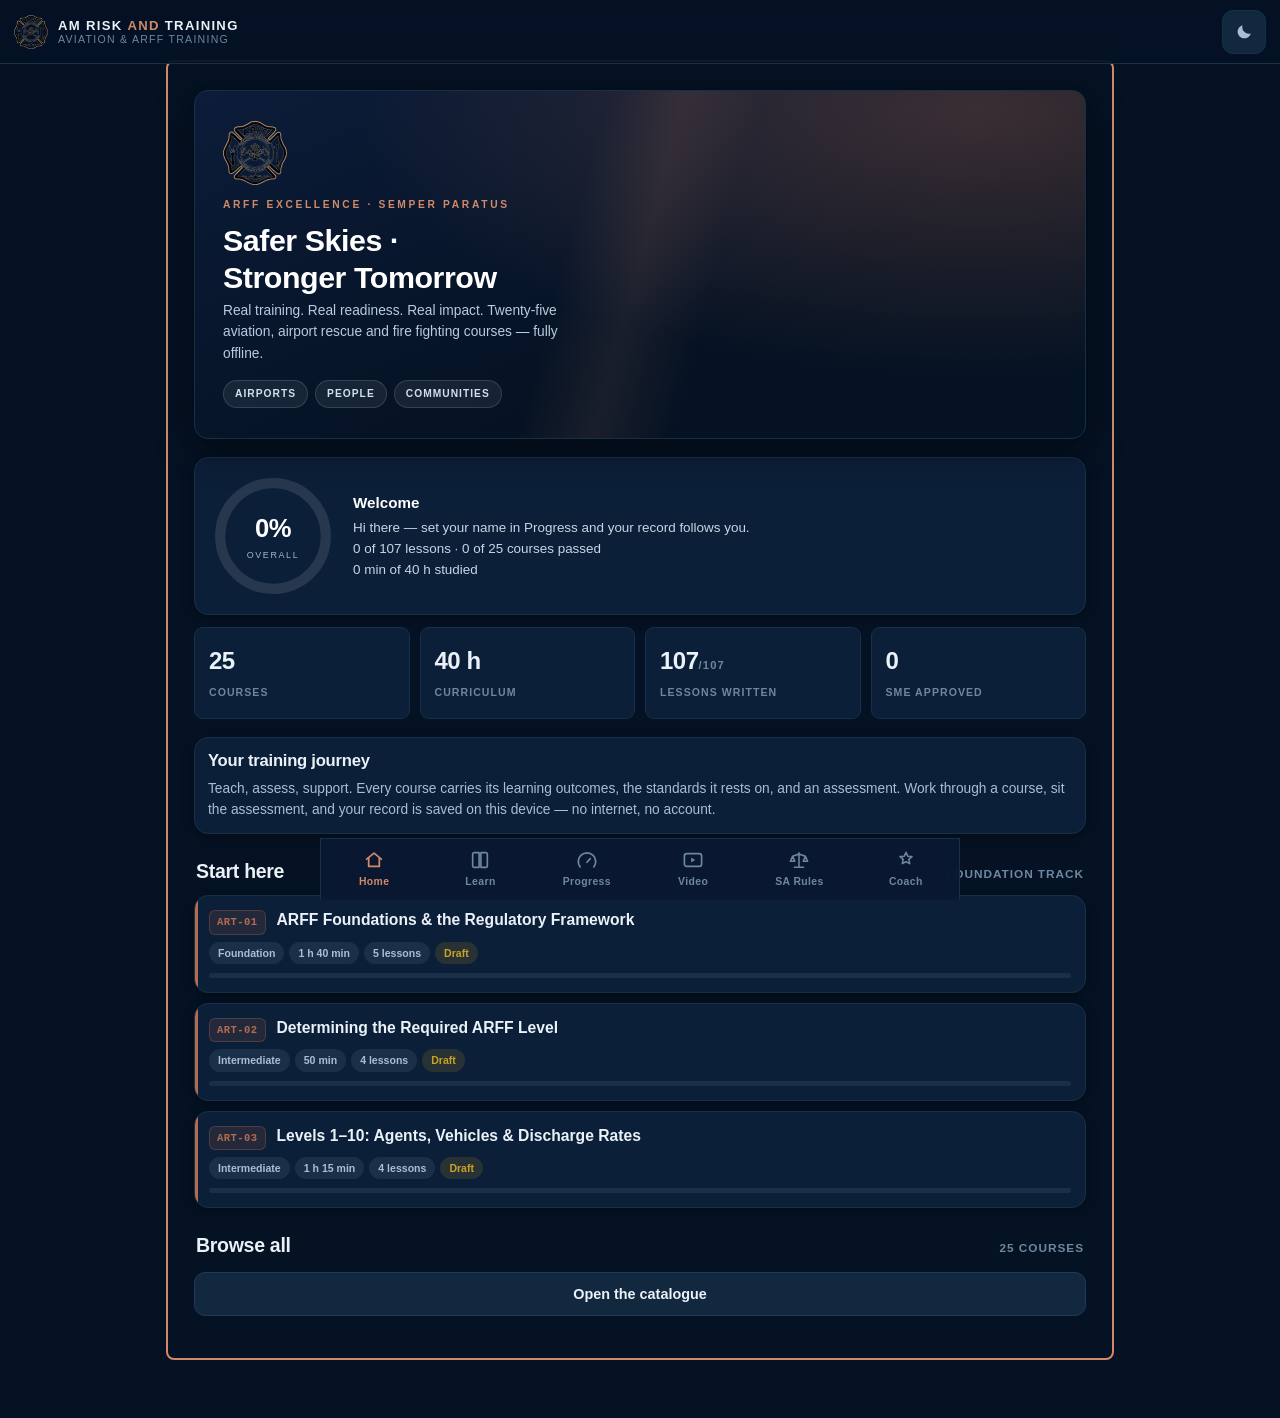
==== commit ca999b5f: "deploy Cache-buster bump: ?v=46, CACHE_VERSION v47." ====
--- a/index.html
+++ b/index.html
@@ -9,7 +9,7 @@
 <link rel="manifest" href="manifest.webmanifest">
 <link rel="icon" href="assets/icon.svg" type="image/svg+xml">
 <link rel="apple-touch-icon" href="assets/icon-180.png">
-<link rel="stylesheet" href="css/app.css?v=43">
+<link rel="stylesheet" href="css/app.css?v=46">
 </head>
 <body>
 
@@ -73,13 +73,13 @@
      The ?v=3 on each is the cache-buster — bump it (in all four tags and the
      stylesheet) whenever you ship changed assets, or returning learners keep
      running the old build. -->
-<script src="js/curriculum.js?v=43"></script>
-<script src="js/lessons.js?v=43"></script>
-<script src="js/store.js?v=43"></script>
-<script src="js/diagrams.js?v=43"></script>
-<script src="js/photos.js?v=43"></script>
-<script src="js/videos.js?v=43"></script>
-<script src="js/standards.js?v=43"></script>
-<script src="js/app.js?v=43"></script>
+<script src="js/curriculum.js?v=46"></script>
+<script src="js/lessons.js?v=46"></script>
+<script src="js/store.js?v=46"></script>
+<script src="js/diagrams.js?v=46"></script>
+<script src="js/photos.js?v=46"></script>
+<script src="js/videos.js?v=46"></script>
+<script src="js/standards.js?v=46"></script>
+<script src="js/app.js?v=46"></script>
 </body>
 </html>
